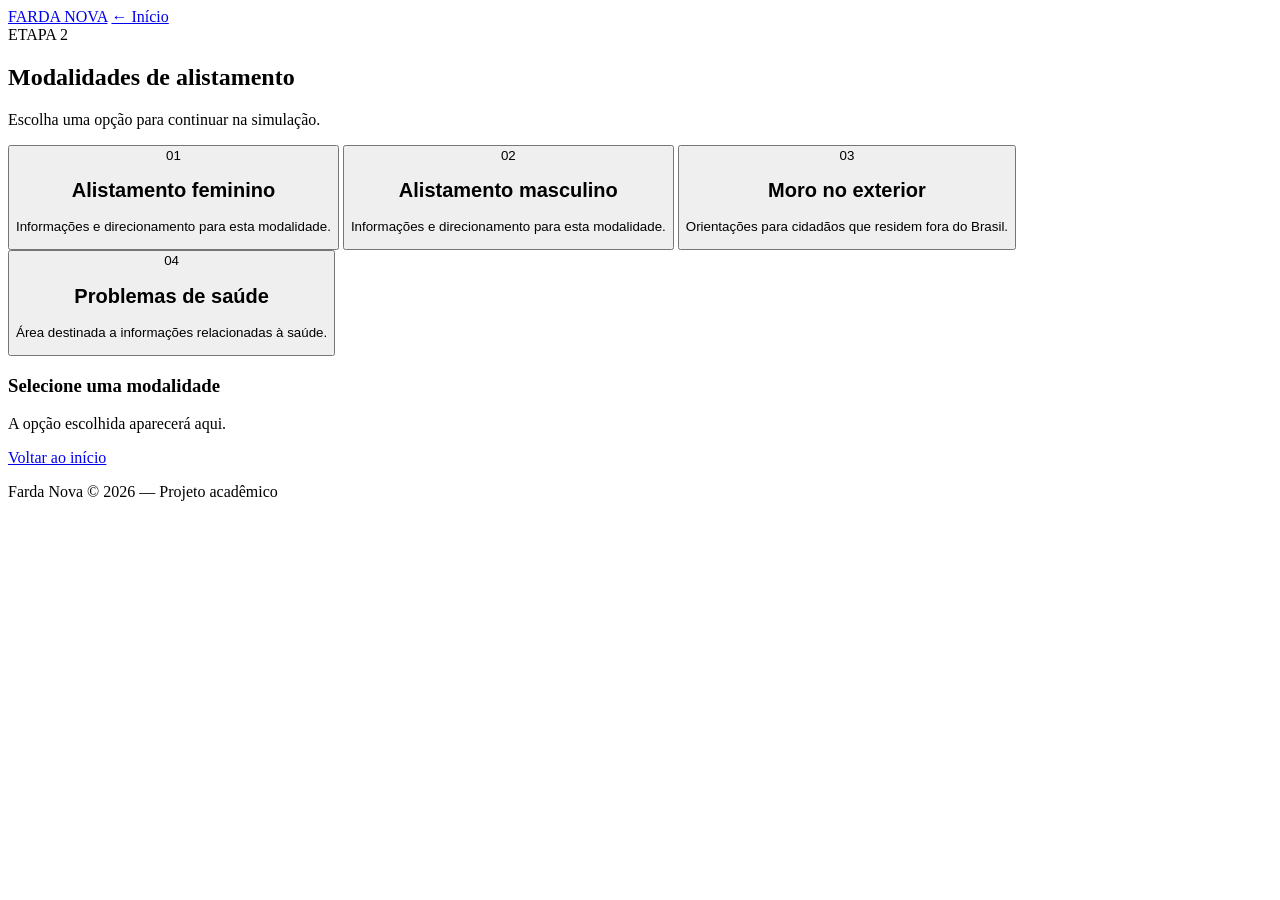
==== alistamento.html @ cb5e659e "Add alistamento.html for enlistment options" ====
<!DOCTYPE html>
<html lang="pt-BR">
<head>
    <meta charset="UTF-8">
    <meta name="viewport" content="width=device-width, initial-scale=1.0">
    <title>Farda Nova | Modalidades</title>
    <link rel="stylesheet" href="../css/style.css">
</head>
<body>
    <header class="topbar">
        <a class="brand" href="index.html"><span>FARDA</span> NOVA</a>
        <a class="back-link" href="index.html">← Início</a>
    </header>

    <main class="form-page">
        <section class="form-container">
            <div class="section-heading">
                <span class="tag">ETAPA 2</span>
                <h1>Modalidades de alistamento</h1>
                <p>Escolha uma opção para continuar na simulação.</p>
            </div>

            <div class="option-grid">
                <button class="option-card" data-option="Alistamento feminino">
                    <span>01</span>
                    <h2>Alistamento feminino</h2>
                    <p>Informações e direcionamento para esta modalidade.</p>
                </button>
                <button class="option-card" data-option="Alistamento masculino">
                    <span>02</span>
                    <h2>Alistamento masculino</h2>
                    <p>Informações e direcionamento para esta modalidade.</p>
                </button>
                <button class="option-card" data-option="Moro no exterior">
                    <span>03</span>
                    <h2>Moro no exterior</h2>
                    <p>Orientações para cidadãos que residem fora do Brasil.</p>
                </button>
                <button class="option-card" data-option="Problemas de saúde">
                    <span>04</span>
                    <h2>Problemas de saúde</h2>
                    <p>Área destinada a informações relacionadas à saúde.</p>
                </button>
            </div>

            <div class="result-box" id="optionResult">
                <h3>Selecione uma modalidade</h3>
                <p>A opção escolhida aparecerá aqui.</p>
            </div>

            <a class="btn btn-secondary center-btn" href="index.html">Voltar ao início</a>
        </section>
    </main>

    <footer>
        <p>Farda Nova &copy; 2026 — Projeto acadêmico</p>
    </footer>

    <script src="../js/script.js"></script>
</body>
</html>
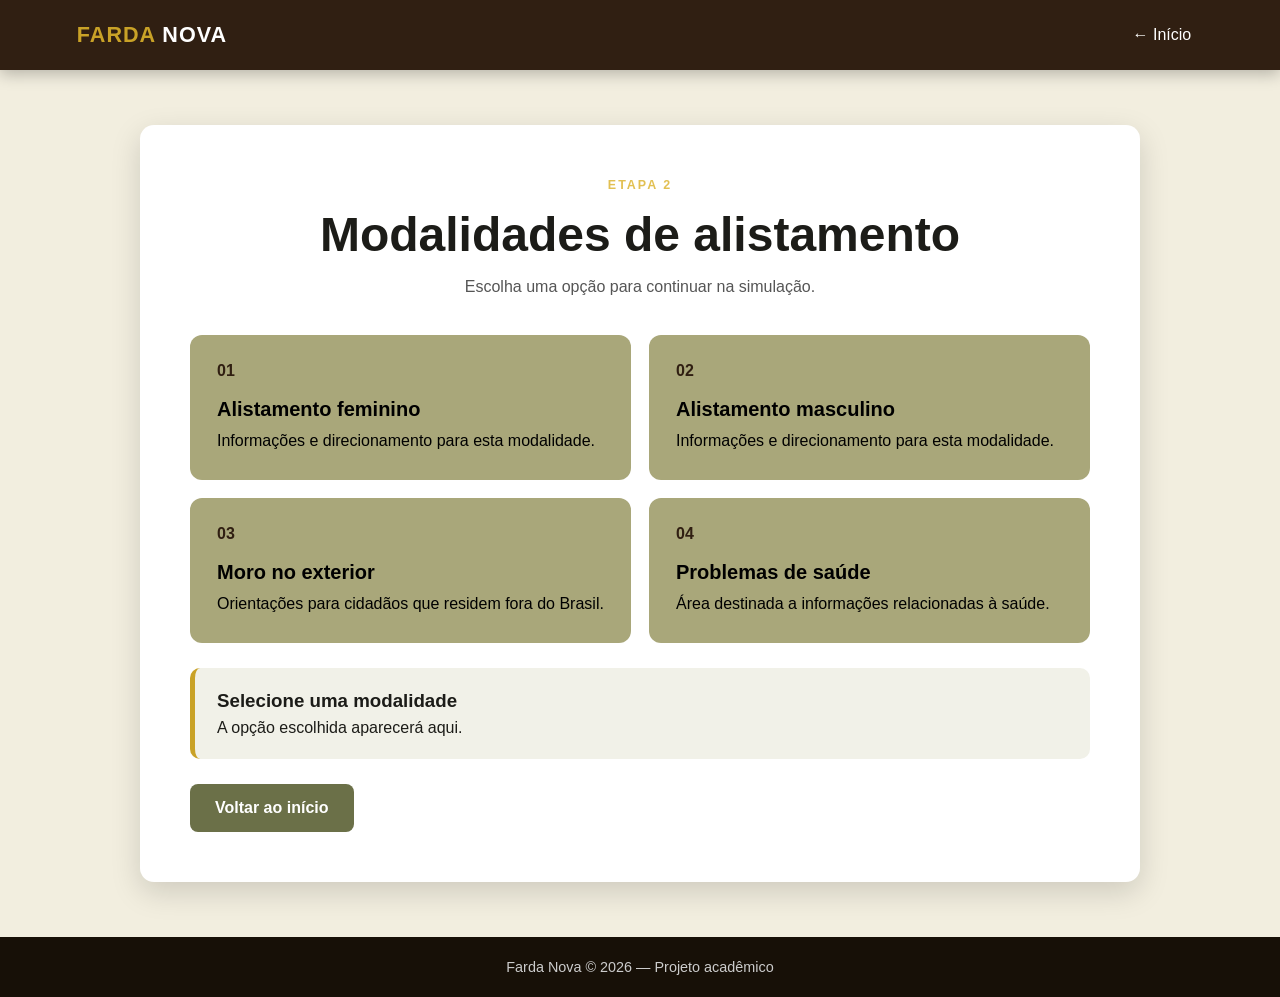
==== commit b65d519c: "Update stylesheet and script paths in HTML" ====
--- a/alistamento.html
+++ b/alistamento.html
@@ -4,7 +4,7 @@
     <meta charset="UTF-8">
     <meta name="viewport" content="width=device-width, initial-scale=1.0">
     <title>Farda Nova | Modalidades</title>
-    <link rel="stylesheet" href="../css/style.css">
+    <link rel="stylesheet" href="style.css">
 </head>
 <body>
     <header class="topbar">
@@ -56,6 +56,6 @@
         <p>Farda Nova &copy; 2026 — Projeto acadêmico</p>
     </footer>
 
-    <script src="../js/script.js"></script>
+   <script src="script.js"></script>
 </body>
 </html>
--- a/style.css
+++ b/style.css
@@ -0,0 +1,492 @@
+* {
+    margin: 0;
+    padding: 0;
+    box-sizing: border-box;
+}
+
+:root {
+    --green: #4B5320;
+    --green-dark: #252b12;
+    --green-light: #6B7048;
+    --brown: #301f12;
+    --gold: #C9A227;
+    --gold-light: #e2c052;
+    --cream: #f2eedf;
+    --card: #A9A77A;
+    --text: #1C1C18;
+    --white: #ffffff;
+    --muted: #d6d6d6;
+    --danger: #a82424;
+}
+
+html {
+    scroll-behavior: smooth;
+}
+
+body {
+    min-height: 100vh;
+    font-family: Arial, Helvetica, sans-serif;
+    color: var(--text);
+    background: var(--green);
+}
+
+a {
+    color: inherit;
+    text-decoration: none;
+}
+
+button,
+input,
+select {
+    font: inherit;
+}
+
+.topbar {
+    min-height: 70px;
+    width: 100%;
+    display: flex;
+    align-items: center;
+    justify-content: space-between;
+    gap: 20px;
+    padding: 0 6%;
+    background: var(--brown);
+    color: var(--white);
+    box-shadow: 0 4px 15px rgba(0,0,0,.25);
+    position: relative;
+    z-index: 10;
+}
+
+.brand {
+    font-size: 1.35rem;
+    font-weight: 800;
+    letter-spacing: 1px;
+}
+
+.brand span {
+    color: var(--gold);
+}
+
+.topbar nav {
+    display: flex;
+    gap: 22px;
+}
+
+.topbar nav a,
+.back-link {
+    color: var(--white);
+    padding: 9px 12px;
+    border-radius: 6px;
+    transition: .2s;
+}
+
+.topbar nav a:hover,
+.back-link:hover {
+    background: rgba(255,255,255,.12);
+}
+
+.hero {
+    min-height: 520px;
+    display: flex;
+    align-items: center;
+    justify-content: center;
+    text-align: center;
+    padding: 70px 20px;
+    background:
+        linear-gradient(rgba(75,83,32,.82), rgba(37,43,18,.94)),
+        radial-gradient(circle at top, #9a9563 0, transparent 45%);
+}
+
+.hero-content {
+    max-width: 900px;
+}
+
+.tag {
+    display: inline-block;
+    margin-bottom: 15px;
+    color: var(--gold-light);
+    font-size: .78rem;
+    font-weight: 800;
+    letter-spacing: 2px;
+}
+
+.hero h1 {
+    color: var(--white);
+    font-size: clamp(2.5rem, 7vw, 5rem);
+    margin-bottom: 20px;
+}
+
+.hero p {
+    max-width: 720px;
+    margin: auto;
+    color: #eeeeee;
+    font-size: 1.15rem;
+    line-height: 1.7;
+}
+
+.hero-actions {
+    display: flex;
+    justify-content: center;
+    flex-wrap: wrap;
+    gap: 14px;
+    margin-top: 35px;
+}
+
+.btn {
+    border: none;
+    border-radius: 8px;
+    padding: 14px 25px;
+    font-weight: 800;
+    cursor: pointer;
+    display: inline-flex;
+    justify-content: center;
+    align-items: center;
+    min-height: 48px;
+    transition: transform .2s, background .2s, box-shadow .2s;
+}
+
+.btn:hover {
+    transform: translateY(-2px);
+}
+
+.btn-primary {
+    color: var(--text);
+    background: var(--gold);
+    box-shadow: 0 5px 15px rgba(0,0,0,.2);
+}
+
+.btn-primary:hover {
+    background: var(--gold-light);
+}
+
+.btn-secondary {
+    color: var(--white);
+    background: var(--green-light);
+}
+
+.section {
+    padding: 70px 6%;
+    background: var(--cream);
+}
+
+.section-heading {
+    max-width: 900px;
+    margin: 0 auto 35px;
+    text-align: center;
+}
+
+.section-heading h1,
+.section-heading h2 {
+    color: var(--text);
+    margin-bottom: 12px;
+}
+
+.section-heading h1 {
+    font-size: clamp(2rem, 5vw, 3rem);
+}
+
+.section-heading h2 {
+    font-size: clamp(1.8rem, 4vw, 2.6rem);
+}
+
+.section-heading p {
+    color: #555;
+    line-height: 1.6;
+}
+
+.cards {
+    max-width: 1100px;
+    margin: auto;
+    display: grid;
+    gap: 22px;
+}
+
+.cards.three {
+    grid-template-columns: repeat(3, 1fr);
+}
+
+.card {
+    background: var(--card);
+    border-radius: 12px;
+    padding: 30px;
+    box-shadow: 0 7px 18px rgba(0,0,0,.15);
+}
+
+.icon {
+    color: var(--gold);
+    background: var(--brown);
+    width: 48px;
+    height: 48px;
+    display: grid;
+    place-items: center;
+    border-radius: 50%;
+    font-weight: 900;
+    margin-bottom: 20px;
+}
+
+.card h3 {
+    margin-bottom: 12px;
+}
+
+.card p,
+.responsibility-grid p {
+    line-height: 1.65;
+}
+
+.dark-section {
+    background: var(--green-dark);
+    color: var(--white);
+}
+
+.dark-section .section-heading h2 {
+    color: var(--white);
+}
+
+.responsibility-grid {
+    max-width: 1000px;
+    margin: auto;
+    display: grid;
+    grid-template-columns: repeat(2, 1fr);
+    gap: 18px;
+}
+
+.responsibility-grid > div {
+    border: 1px solid rgba(255,255,255,.15);
+    border-radius: 10px;
+    padding: 25px;
+    background: rgba(255,255,255,.05);
+}
+
+.responsibility-grid h3 {
+    color: var(--gold-light);
+    margin-bottom: 8px;
+}
+
+.notice {
+    margin: 0;
+    padding: 25px 6%;
+    background: var(--brown);
+    color: var(--white);
+    text-align: center;
+    line-height: 1.6;
+}
+
+footer {
+    background: #171007;
+    color: #ccc;
+    padding: 22px;
+    text-align: center;
+}
+
+footer p {
+    margin: 0;
+    font-size: .9rem;
+}
+
+.form-page {
+    min-height: calc(100vh - 130px);
+    padding: 55px 20px;
+    background: var(--cream);
+}
+
+.form-container {
+    max-width: 1000px;
+    margin: auto;
+    background: #fff;
+    border-radius: 14px;
+    padding: clamp(25px, 5vw, 50px);
+    box-shadow: 0 10px 30px rgba(0,0,0,.15);
+}
+
+.form-grid {
+    display: grid;
+    grid-template-columns: repeat(2, 1fr);
+    gap: 20px;
+}
+
+.form-grid label {
+    display: flex;
+    flex-direction: column;
+    gap: 8px;
+    font-weight: 700;
+}
+
+.form-grid label.full {
+    grid-column: 1 / -1;
+}
+
+input,
+select {
+    width: 100%;
+    min-height: 46px;
+    padding: 11px 13px;
+    border: 1px solid #c8c8c8;
+    border-radius: 7px;
+    background: #fff;
+    outline: none;
+}
+
+input:focus,
+select:focus {
+    border-color: var(--gold);
+    box-shadow: 0 0 0 3px rgba(201,162,39,.15);
+}
+
+.form-footer {
+    display: flex;
+    justify-content: flex-end;
+    gap: 12px;
+    margin-top: 30px;
+}
+
+.form-message {
+    margin-top: 15px;
+    text-align: center;
+    font-weight: 700;
+    min-height: 20px;
+}
+
+.option-grid {
+    display: grid;
+    grid-template-columns: repeat(2, 1fr);
+    gap: 18px;
+}
+
+.option-card {
+    border: 2px solid transparent;
+    text-align: left;
+    border-radius: 12px;
+    padding: 25px;
+    background: var(--card);
+    cursor: pointer;
+    transition: .2s;
+}
+
+.option-card:hover,
+.option-card.selected {
+    border-color: var(--gold);
+    transform: translateY(-3px);
+    box-shadow: 0 7px 18px rgba(0,0,0,.14);
+}
+
+.option-card span {
+    display: block;
+    color: var(--brown);
+    font-weight: 900;
+    margin-bottom: 18px;
+}
+
+.option-card h2 {
+    font-size: 1.25rem;
+    margin-bottom: 8px;
+}
+
+.option-card p {
+    line-height: 1.5;
+}
+
+.result-box {
+    margin-top: 25px;
+    padding: 22px;
+    border-radius: 10px;
+    background: #f1f1e8;
+    border-left: 5px solid var(--gold);
+}
+
+.result-box h3 {
+    margin-bottom: 7px;
+}
+
+.center-btn {
+    margin: 25px auto 0;
+    width: fit-content;
+}
+
+.loading {
+    position: fixed;
+    inset: 0;
+    z-index: 9999;
+    display: flex;
+    align-items: center;
+    justify-content: center;
+    background: var(--green);
+    transition: opacity .5s ease, visibility .5s ease;
+}
+
+.loading.hidden {
+    opacity: 0;
+    visibility: hidden;
+    pointer-events: none;
+}
+
+.loader-box {
+    text-align: center;
+    color: white;
+}
+
+.loader-logo {
+    font-size: clamp(2rem, 8vw, 4rem);
+    font-weight: 900;
+    letter-spacing: 3px;
+}
+
+.loader-logo span {
+    color: var(--gold);
+}
+
+.loader-box p {
+    margin-top: 10px;
+    color: #ddd;
+}
+
+@media (max-width: 800px) {
+    .cards.three,
+    .responsibility-grid,
+    .option-grid,
+    .form-grid {
+        grid-template-columns: 1fr;
+    }
+
+    .form-grid label.full {
+        grid-column: auto;
+    }
+
+    .topbar nav {
+        display: none;
+    }
+
+    .hero {
+        min-height: 480px;
+    }
+}
+
+@media (max-width: 500px) {
+    .topbar {
+        padding: 0 18px;
+    }
+
+    .brand {
+        font-size: 1.05rem;
+    }
+
+    .hero-actions,
+    .form-footer {
+        flex-direction: column;
+    }
+
+    .hero-actions .btn,
+    .form-footer .btn {
+        width: 100%;
+    }
+
+    .section {
+        padding: 50px 18px;
+    }
+
+    .form-page {
+        padding: 30px 12px;
+    }
+
+    .form-container {
+        padding: 22px 16px;
+    }
+}
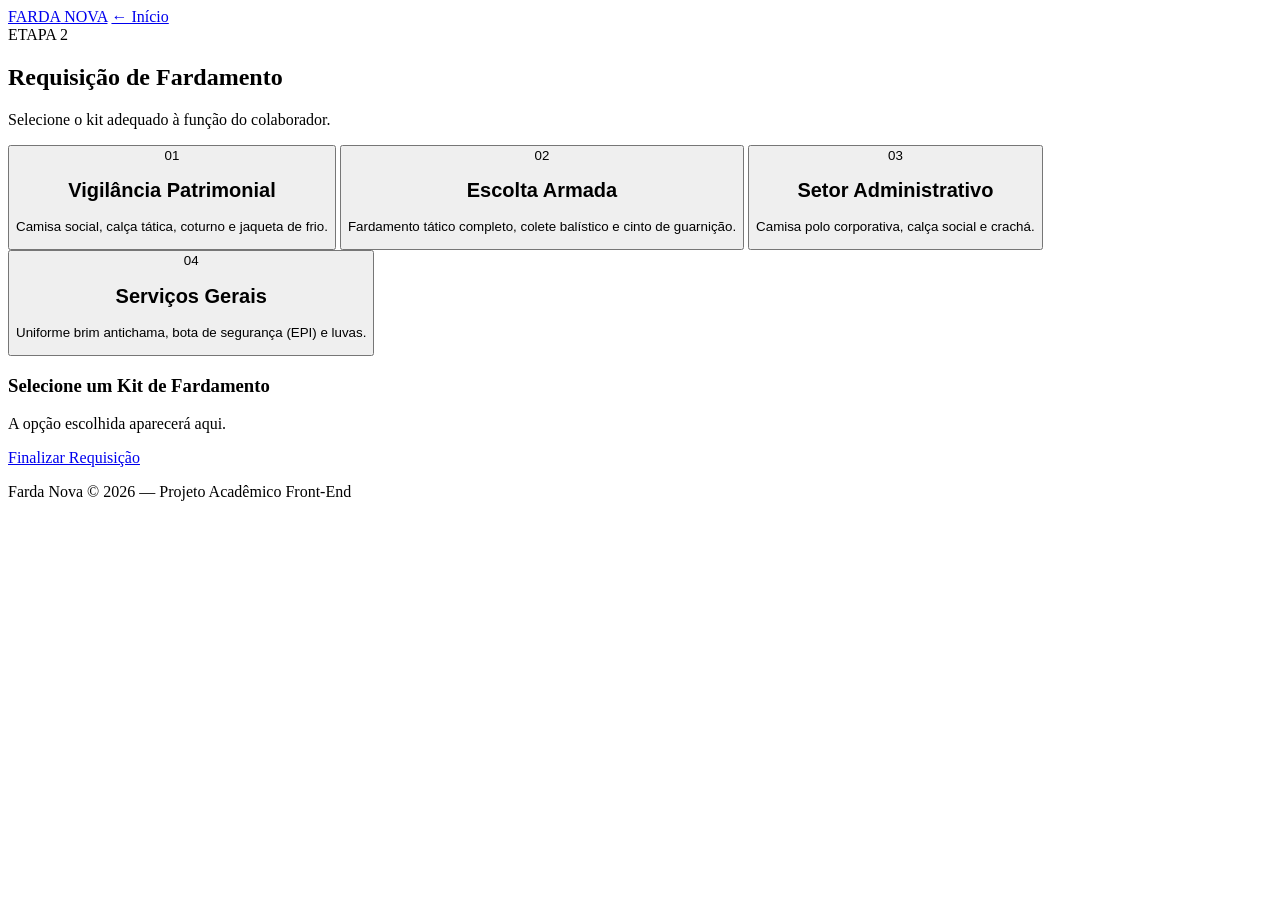
==== commit 7c9ffaea: "Update alistamento page for kit requisition" ====
--- a/alistamento.html
+++ b/alistamento.html
@@ -3,8 +3,8 @@
 <head>
     <meta charset="UTF-8">
     <meta name="viewport" content="width=device-width, initial-scale=1.0">
-    <title>Farda Nova | Modalidades</title>
-    <link rel="stylesheet" href="style.css">
+    <title>Farda Nova | Requisição de Kit</title>
+    <link rel="stylesheet" href="../css/style.css">
 </head>
 <body>
     <header class="topbar">
@@ -16,46 +16,46 @@
         <section class="form-container">
             <div class="section-heading">
                 <span class="tag">ETAPA 2</span>
-                <h1>Modalidades de alistamento</h1>
-                <p>Escolha uma opção para continuar na simulação.</p>
+                <h1>Requisição de Fardamento</h1>
+                <p>Selecione o kit adequado à função do colaborador.</p>
             </div>
 
             <div class="option-grid">
-                <button class="option-card" data-option="Alistamento feminino">
+                <button class="option-card" data-option="Kit Vigilância Patrimonial">
                     <span>01</span>
-                    <h2>Alistamento feminino</h2>
-                    <p>Informações e direcionamento para esta modalidade.</p>
+                    <h2>Vigilância Patrimonial</h2>
+                    <p>Camisa social, calça tática, coturno e jaqueta de frio.</p>
                 </button>
-                <button class="option-card" data-option="Alistamento masculino">
+                <button class="option-card" data-option="Kit Escolta Armada">
                     <span>02</span>
-                    <h2>Alistamento masculino</h2>
-                    <p>Informações e direcionamento para esta modalidade.</p>
+                    <h2>Escolta Armada</h2>
+                    <p>Fardamento tático completo, colete balístico e cinto de guarnição.</p>
                 </button>
-                <button class="option-card" data-option="Moro no exterior">
+                <button class="option-card" data-option="Kit Administrativo">
                     <span>03</span>
-                    <h2>Moro no exterior</h2>
-                    <p>Orientações para cidadãos que residem fora do Brasil.</p>
+                    <h2>Setor Administrativo</h2>
+                    <p>Camisa polo corporativa, calça social e crachá.</p>
                 </button>
-                <button class="option-card" data-option="Problemas de saúde">
+                <button class="option-card" data-option="Kit Serviços Gerais">
                     <span>04</span>
-                    <h2>Problemas de saúde</h2>
-                    <p>Área destinada a informações relacionadas à saúde.</p>
+                    <h2>Serviços Gerais</h2>
+                    <p>Uniforme brim antichama, bota de segurança (EPI) e luvas.</p>
                 </button>
             </div>
 
             <div class="result-box" id="optionResult">
-                <h3>Selecione uma modalidade</h3>
+                <h3>Selecione um Kit de Fardamento</h3>
                 <p>A opção escolhida aparecerá aqui.</p>
             </div>
 
-            <a class="btn btn-secondary center-btn" href="index.html">Voltar ao início</a>
+            <a class="btn btn-secondary center-btn" href="index.html">Finalizar Requisição</a>
         </section>
     </main>
 
     <footer>
-        <p>Farda Nova &copy; 2026 — Projeto acadêmico</p>
+        <p>Farda Nova &copy; 2026 — Projeto Acadêmico Front-End</p>
     </footer>
 
-   <script src="script.js"></script>
+    <script src="../js/script.js"></script>
 </body>
 </html>
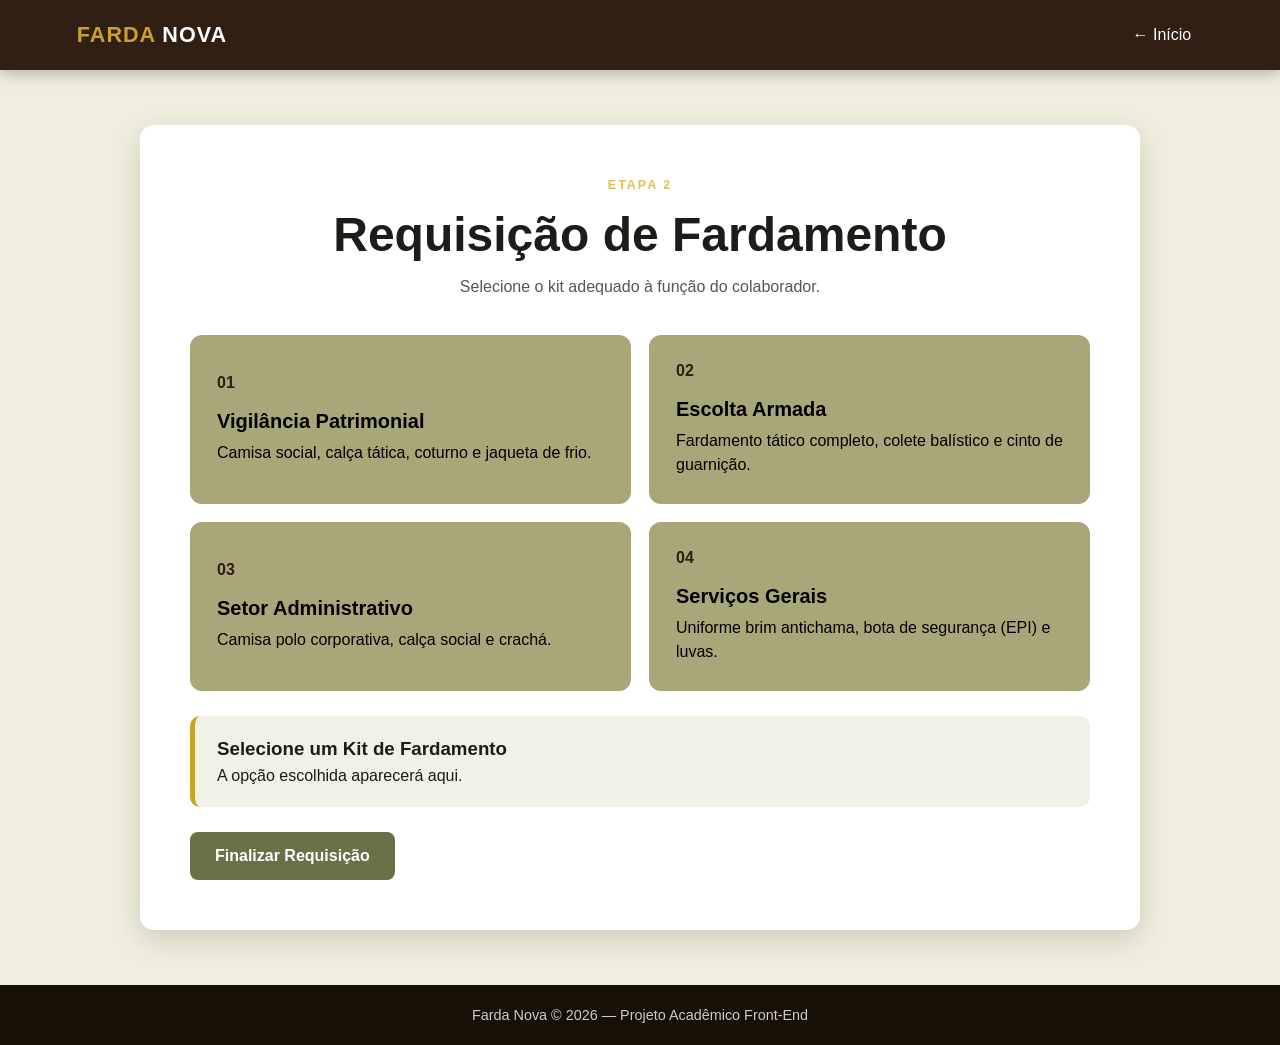
==== commit 493d709b: "Update alistamento.html" ====
--- a/alistamento.html
+++ b/alistamento.html
@@ -4,7 +4,7 @@
     <meta charset="UTF-8">
     <meta name="viewport" content="width=device-width, initial-scale=1.0">
     <title>Farda Nova | Requisição de Kit</title>
-    <link rel="stylesheet" href="../css/style.css">
+    <link rel="stylesheet" href="style.css">
 </head>
 <body>
     <header class="topbar">
--- a/style.css
+++ b/style.css
@@ -0,0 +1,492 @@
+* {
+    margin: 0;
+    padding: 0;
+    box-sizing: border-box;
+}
+
+:root {
+    --green: #4B5320;
+    --green-dark: #252b12;
+    --green-light: #6B7048;
+    --brown: #301f12;
+    --gold: #C9A227;
+    --gold-light: #e2c052;
+    --cream: #f2eedf;
+    --card: #A9A77A;
+    --text: #1C1C18;
+    --white: #ffffff;
+    --muted: #d6d6d6;
+    --danger: #a82424;
+}
+
+html {
+    scroll-behavior: smooth;
+}
+
+body {
+    min-height: 100vh;
+    font-family: Arial, Helvetica, sans-serif;
+    color: var(--text);
+    background: var(--green);
+}
+
+a {
+    color: inherit;
+    text-decoration: none;
+}
+
+button,
+input,
+select {
+    font: inherit;
+}
+
+.topbar {
+    min-height: 70px;
+    width: 100%;
+    display: flex;
+    align-items: center;
+    justify-content: space-between;
+    gap: 20px;
+    padding: 0 6%;
+    background: var(--brown);
+    color: var(--white);
+    box-shadow: 0 4px 15px rgba(0,0,0,.25);
+    position: relative;
+    z-index: 10;
+}
+
+.brand {
+    font-size: 1.35rem;
+    font-weight: 800;
+    letter-spacing: 1px;
+}
+
+.brand span {
+    color: var(--gold);
+}
+
+.topbar nav {
+    display: flex;
+    gap: 22px;
+}
+
+.topbar nav a,
+.back-link {
+    color: var(--white);
+    padding: 9px 12px;
+    border-radius: 6px;
+    transition: .2s;
+}
+
+.topbar nav a:hover,
+.back-link:hover {
+    background: rgba(255,255,255,.12);
+}
+
+.hero {
+    min-height: 520px;
+    display: flex;
+    align-items: center;
+    justify-content: center;
+    text-align: center;
+    padding: 70px 20px;
+    background:
+        linear-gradient(rgba(75,83,32,.82), rgba(37,43,18,.94)),
+        radial-gradient(circle at top, #9a9563 0, transparent 45%);
+}
+
+.hero-content {
+    max-width: 900px;
+}
+
+.tag {
+    display: inline-block;
+    margin-bottom: 15px;
+    color: var(--gold-light);
+    font-size: .78rem;
+    font-weight: 800;
+    letter-spacing: 2px;
+}
+
+.hero h1 {
+    color: var(--white);
+    font-size: clamp(2.5rem, 7vw, 5rem);
+    margin-bottom: 20px;
+}
+
+.hero p {
+    max-width: 720px;
+    margin: auto;
+    color: #eeeeee;
+    font-size: 1.15rem;
+    line-height: 1.7;
+}
+
+.hero-actions {
+    display: flex;
+    justify-content: center;
+    flex-wrap: wrap;
+    gap: 14px;
+    margin-top: 35px;
+}
+
+.btn {
+    border: none;
+    border-radius: 8px;
+    padding: 14px 25px;
+    font-weight: 800;
+    cursor: pointer;
+    display: inline-flex;
+    justify-content: center;
+    align-items: center;
+    min-height: 48px;
+    transition: transform .2s, background .2s, box-shadow .2s;
+}
+
+.btn:hover {
+    transform: translateY(-2px);
+}
+
+.btn-primary {
+    color: var(--text);
+    background: var(--gold);
+    box-shadow: 0 5px 15px rgba(0,0,0,.2);
+}
+
+.btn-primary:hover {
+    background: var(--gold-light);
+}
+
+.btn-secondary {
+    color: var(--white);
+    background: var(--green-light);
+}
+
+.section {
+    padding: 70px 6%;
+    background: var(--cream);
+}
+
+.section-heading {
+    max-width: 900px;
+    margin: 0 auto 35px;
+    text-align: center;
+}
+
+.section-heading h1,
+.section-heading h2 {
+    color: var(--text);
+    margin-bottom: 12px;
+}
+
+.section-heading h1 {
+    font-size: clamp(2rem, 5vw, 3rem);
+}
+
+.section-heading h2 {
+    font-size: clamp(1.8rem, 4vw, 2.6rem);
+}
+
+.section-heading p {
+    color: #555;
+    line-height: 1.6;
+}
+
+.cards {
+    max-width: 1100px;
+    margin: auto;
+    display: grid;
+    gap: 22px;
+}
+
+.cards.three {
+    grid-template-columns: repeat(3, 1fr);
+}
+
+.card {
+    background: var(--card);
+    border-radius: 12px;
+    padding: 30px;
+    box-shadow: 0 7px 18px rgba(0,0,0,.15);
+}
+
+.icon {
+    color: var(--gold);
+    background: var(--brown);
+    width: 48px;
+    height: 48px;
+    display: grid;
+    place-items: center;
+    border-radius: 50%;
+    font-weight: 900;
+    margin-bottom: 20px;
+}
+
+.card h3 {
+    margin-bottom: 12px;
+}
+
+.card p,
+.responsibility-grid p {
+    line-height: 1.65;
+}
+
+.dark-section {
+    background: var(--green-dark);
+    color: var(--white);
+}
+
+.dark-section .section-heading h2 {
+    color: var(--white);
+}
+
+.responsibility-grid {
+    max-width: 1000px;
+    margin: auto;
+    display: grid;
+    grid-template-columns: repeat(2, 1fr);
+    gap: 18px;
+}
+
+.responsibility-grid > div {
+    border: 1px solid rgba(255,255,255,.15);
+    border-radius: 10px;
+    padding: 25px;
+    background: rgba(255,255,255,.05);
+}
+
+.responsibility-grid h3 {
+    color: var(--gold-light);
+    margin-bottom: 8px;
+}
+
+.notice {
+    margin: 0;
+    padding: 25px 6%;
+    background: var(--brown);
+    color: var(--white);
+    text-align: center;
+    line-height: 1.6;
+}
+
+footer {
+    background: #171007;
+    color: #ccc;
+    padding: 22px;
+    text-align: center;
+}
+
+footer p {
+    margin: 0;
+    font-size: .9rem;
+}
+
+.form-page {
+    min-height: calc(100vh - 130px);
+    padding: 55px 20px;
+    background: var(--cream);
+}
+
+.form-container {
+    max-width: 1000px;
+    margin: auto;
+    background: #fff;
+    border-radius: 14px;
+    padding: clamp(25px, 5vw, 50px);
+    box-shadow: 0 10px 30px rgba(0,0,0,.15);
+}
+
+.form-grid {
+    display: grid;
+    grid-template-columns: repeat(2, 1fr);
+    gap: 20px;
+}
+
+.form-grid label {
+    display: flex;
+    flex-direction: column;
+    gap: 8px;
+    font-weight: 700;
+}
+
+.form-grid label.full {
+    grid-column: 1 / -1;
+}
+
+input,
+select {
+    width: 100%;
+    min-height: 46px;
+    padding: 11px 13px;
+    border: 1px solid #c8c8c8;
+    border-radius: 7px;
+    background: #fff;
+    outline: none;
+}
+
+input:focus,
+select:focus {
+    border-color: var(--gold);
+    box-shadow: 0 0 0 3px rgba(201,162,39,.15);
+}
+
+.form-footer {
+    display: flex;
+    justify-content: flex-end;
+    gap: 12px;
+    margin-top: 30px;
+}
+
+.form-message {
+    margin-top: 15px;
+    text-align: center;
+    font-weight: 700;
+    min-height: 20px;
+}
+
+.option-grid {
+    display: grid;
+    grid-template-columns: repeat(2, 1fr);
+    gap: 18px;
+}
+
+.option-card {
+    border: 2px solid transparent;
+    text-align: left;
+    border-radius: 12px;
+    padding: 25px;
+    background: var(--card);
+    cursor: pointer;
+    transition: .2s;
+}
+
+.option-card:hover,
+.option-card.selected {
+    border-color: var(--gold);
+    transform: translateY(-3px);
+    box-shadow: 0 7px 18px rgba(0,0,0,.14);
+}
+
+.option-card span {
+    display: block;
+    color: var(--brown);
+    font-weight: 900;
+    margin-bottom: 18px;
+}
+
+.option-card h2 {
+    font-size: 1.25rem;
+    margin-bottom: 8px;
+}
+
+.option-card p {
+    line-height: 1.5;
+}
+
+.result-box {
+    margin-top: 25px;
+    padding: 22px;
+    border-radius: 10px;
+    background: #f1f1e8;
+    border-left: 5px solid var(--gold);
+}
+
+.result-box h3 {
+    margin-bottom: 7px;
+}
+
+.center-btn {
+    margin: 25px auto 0;
+    width: fit-content;
+}
+
+.loading {
+    position: fixed;
+    inset: 0;
+    z-index: 9999;
+    display: flex;
+    align-items: center;
+    justify-content: center;
+    background: var(--green);
+    transition: opacity .5s ease, visibility .5s ease;
+}
+
+.loading.hidden {
+    opacity: 0;
+    visibility: hidden;
+    pointer-events: none;
+}
+
+.loader-box {
+    text-align: center;
+    color: white;
+}
+
+.loader-logo {
+    font-size: clamp(2rem, 8vw, 4rem);
+    font-weight: 900;
+    letter-spacing: 3px;
+}
+
+.loader-logo span {
+    color: var(--gold);
+}
+
+.loader-box p {
+    margin-top: 10px;
+    color: #ddd;
+}
+
+@media (max-width: 800px) {
+    .cards.three,
+    .responsibility-grid,
+    .option-grid,
+    .form-grid {
+        grid-template-columns: 1fr;
+    }
+
+    .form-grid label.full {
+        grid-column: auto;
+    }
+
+    .topbar nav {
+        display: none;
+    }
+
+    .hero {
+        min-height: 480px;
+    }
+}
+
+@media (max-width: 500px) {
+    .topbar {
+        padding: 0 18px;
+    }
+
+    .brand {
+        font-size: 1.05rem;
+    }
+
+    .hero-actions,
+    .form-footer {
+        flex-direction: column;
+    }
+
+    .hero-actions .btn,
+    .form-footer .btn {
+        width: 100%;
+    }
+
+    .section {
+        padding: 50px 18px;
+    }
+
+    .form-page {
+        padding: 30px 12px;
+    }
+
+    .form-container {
+        padding: 22px 16px;
+    }
+}
